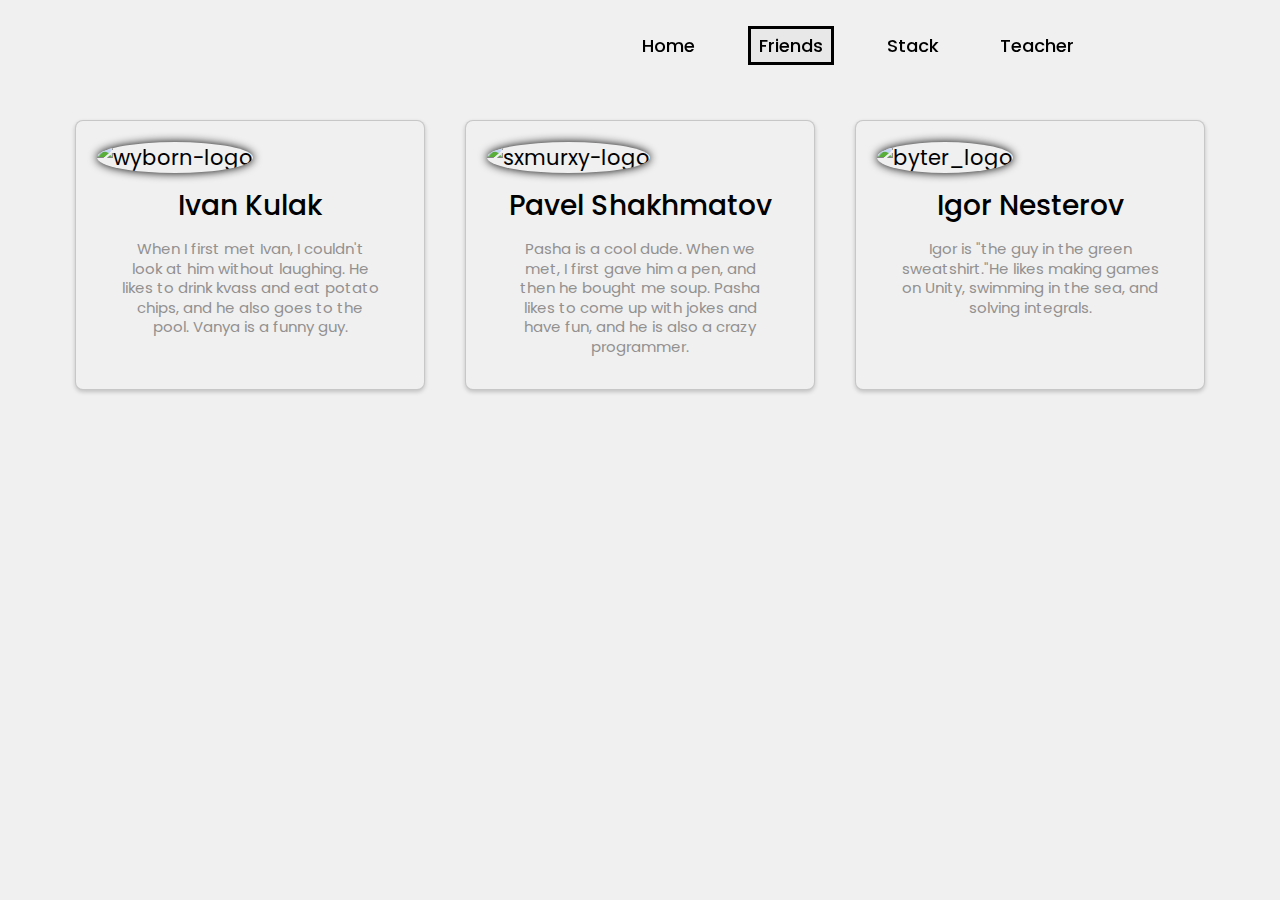
==== friends.html @ 21bedef4 "init" ====
<!DOCTYPE html>
<html lang="en">
    <head>
        <meta charset="UTF-8" />
        <meta name="viewport" content="width=device-width, initial-scale=1.0" />
        <title>Friends</title>
        <link rel="stylesheet" href="cards-styles.css" />
    </head>
    <body>
        <header class="header">
            <a href="#" class="logo">Logo</a>

            <nav class="navbar">
                <a href="index.html">Home</a>
                <a href="#" class="active">Friends</a>
                <a href="#">Stack</a>
                <a href="https://mesenev.ru/" target="_blank">Teacher</a>
            </nav>
        </header>
        <div class="card-container">
            <div class="card">
                <img src="images/wyborn_logo.jpg" alt="wyborn-logo" />
                <div class="card-content">
                    <h3>Ivan Kulak</h3>
                    <p>
                        When I first met Ivan, I couldn't look at him without
                        laughing. He likes to drink kvass and eat potato chips,
                        and he also goes to the pool. Vanya is a funny guy.
                    </p>
                </div>
            </div>
            <div class="card">
                <img src="images/sxmurxy_logo.jpg" alt="sxmurxy-logo" />
                <div class="card-content">
                    <h3>Pavel Shakhmatov</h3>
                    <p>
                        Pasha is a cool dude. When we met, I first gave him a
                        pen, and then he bought me soup. Pasha likes to come up
                        with jokes and have fun, and he is also a crazy
                        programmer.
                    </p>
                </div>
            </div>
            <div class="card">
                <img src="images/byter_logo.jpg" alt="byter_logo" />
                <div class="card-content">
                    <h3>Igor Nesterov</h3>
                    <p>
                        Igor is "the guy in the green sweatshirt."He likes
                        making games on Unity, swimming in the sea, and solving
                        integrals.
                    </p>
                </div>
            </div>
        </div>
    </body>
</html>
---- cards-styles.css ----
@import url("https://fonts.googleapis.com/css2?family=Poppins:ital,wght@0,100;0,200;0,300;0,400;0,500;0,600;0,700;0,800;0,900;1,100;1,200;1,300;1,400;1,500;1,600;1,700;1,800;1,900&display=swap");

* {
    font-family: "Poppins", sans-serif;
    font-size: 21px;
    margin: 0;
    padding: 0;
    box-sizing: border-box;
    /* font-family: sans-serif; */
    cursor: default;
}

.header {
    position: fixed;
    top: 0;
    left: 0;
    width: 90%;
    padding: 20px 50px;
    background: transparent;
    display: flex;
    justify-content: space-between;
    align-items: center;
    z-index: 100;
}

.logo {
    visibility: hidden;
    font-size: 32px;
    color: black;
    text-decoration: none;
    font-weight: bold;
}

.navbar {
    font: 18px;
    color: black;
    font-weight: 500;
    text-decoration: none;
    margin-left: 40px;
}

.navbar a {
    cursor: pointer;
    position: relative;
    font-size: 18px;
    color: black;
    font-weight: 500;
    text-decoration: none;
    margin: 0 20px;
    padding: 4px 8px;
}

.navbar a.active {
    border: 3px solid black;
    background-color: rgba(200, 200, 200, 0.2);
}

.navbar a::before {
    content: "";
    position: absolute;
    top: 100%;
    left: 0;
    width: 0;
    height: 2px;
    background: black;
    transition: 0.4s;
}

.navbar a:hover::before {
    width: 100%;
}

body {
    background-color: #f0f0f0;
}

.card-container {
    display: flex;
    justify-content: center;
    flex-wrap: wrap;
    margin-top: 100px;
}

.card {
    width: 350px;
    background-color: #f0f0f0;
    border-radius: 8px;
    border: 0.1px solid rgba(0, 0, 0, 0.17);
    overflow: hidden;
    box-shadow: 0px 2px 4px rgba(0, 0, 0, 0.2);
    margin: 20px;
    padding: 1em;
}

.card:hover {
    background-color: rgba(0, 0, 0, 0.05);
}

.card img {
    width: 100%;
    height: auto;
    box-shadow: 0 0 10px rgba(0, 0, 0, 1);
    border-radius: 50%;
    margin-bottom: 12px;
}

.card-content h3 {
    font-size: 28px;
    font-weight: 500;
    margin-bottom: 12px;
    text-align: center;
}

.card-content p {
    width: 85%;
    font-size: 15px;
    color: #939190;
    margin: auto;
    text-align: center;
    line-height: 1.3;
    margin-bottom: 12px;
}
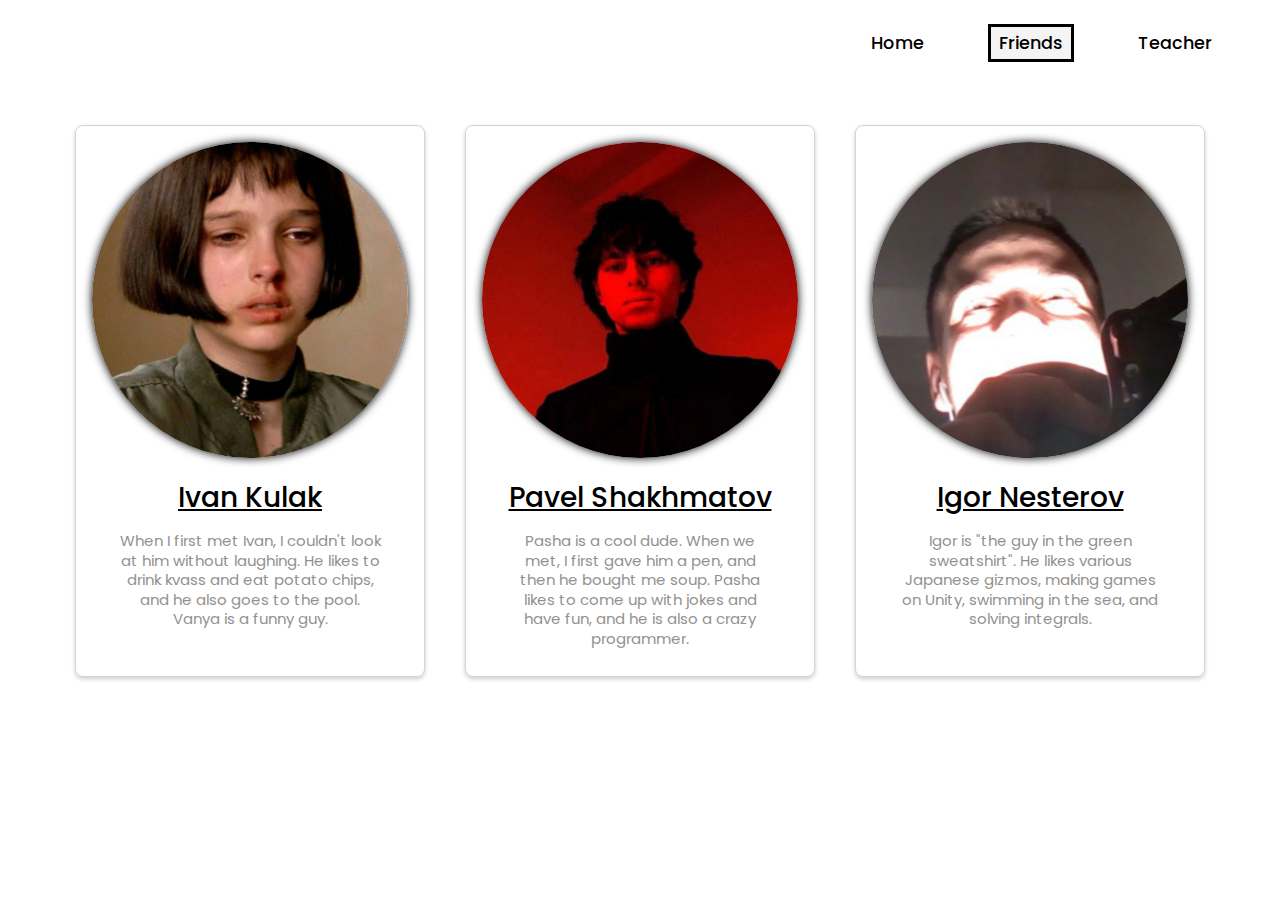
==== commit f19467a4: "add many new features" ====
--- a/friends.html
+++ b/friends.html
@@ -1,57 +1,104 @@
+<!-- friends.html  -->
 <!DOCTYPE html>
 <html lang="en">
     <head>
         <meta charset="UTF-8" />
         <meta name="viewport" content="width=device-width, initial-scale=1.0" />
         <title>Friends</title>
-        <link rel="stylesheet" href="cards-styles.css" />
+        <link rel="stylesheet" href="cars-styles.css" />
+        <link
+            rel="stylesheet"
+            href="https://cdnjs.cloudflare.com/ajax/libs/font-awesome/6.6.0/css/all.min.css"
+            integrity="sha512-Kc323vGBEqzTmouAECnVceyQqyqdsSiqLQISBL29aUW4U/M7pSPA/gEUZQqv1cwx4OnYxTxve5UMg5GT6L4JJg=="
+            crossorigin="anonymous"
+            referrerpolicy="no-referrer"
+        />
+        <link rel="icon" href="images/fire-heart.png" />
+        <title>Friends</title>
     </head>
     <body>
-        <header class="header">
-            <a href="#" class="logo">Logo</a>
+        <header>
+            <div class="navbar">
+                <div class="logo">
+                    <a href="#">Alexander Marchenko</a>
+                </div>
+                <ul class="links">
+                    <li><a href="index.html">Home</a></li>
+                    <li><a href="friends" class="active">Friends</a></li>
+                    <li><a href="https://mesenev.ru">Teacher</a></li>
+                </ul>
+                <div class="toggle-btn">
+                    <i class="fa-solid fa-bars"></i>
+                </div>
 
-            <nav class="navbar">
-                <a href="index.html">Home</a>
-                <a href="#" class="active">Friends</a>
-                <a href="#">Stack</a>
-                <a href="https://mesenev.ru/" target="_blank">Teacher</a>
-            </nav>
-        </header>
-        <div class="card-container">
-            <div class="card">
-                <img src="images/wyborn_logo.jpg" alt="wyborn-logo" />
-                <div class="card-content">
-                    <h3>Ivan Kulak</h3>
-                    <p>
-                        When I first met Ivan, I couldn't look at him without
-                        laughing. He likes to drink kvass and eat potato chips,
-                        and he also goes to the pool. Vanya is a funny guy.
-                    </p>
+                <div class="dropdown-menu">
+                    <li><a href="index.html">Home</a></li>
+                    <li><a href="friends" class="active">Friends</a></li>
+                    <li><a href="https://mesenev.ru">Teacher</a></li>
                 </div>
             </div>
-            <div class="card">
-                <img src="images/sxmurxy_logo.jpg" alt="sxmurxy-logo" />
-                <div class="card-content">
-                    <h3>Pavel Shakhmatov</h3>
-                    <p>
-                        Pasha is a cool dude. When we met, I first gave him a
-                        pen, and then he bought me soup. Pasha likes to come up
-                        with jokes and have fun, and he is also a crazy
-                        programmer.
-                    </p>
+        </header>
+
+        <main>
+            <div class="card-container">
+                <div class="card">
+                    <img src="images/wyborn_logo.jpg" alt="wyborn-logo" />
+                    <div class="card-content">
+                        <h3>
+                            <a href="https://drachyn.ru">Ivan Kulak</a>
+                        </h3>
+                        <p>
+                            When I first met Ivan, I couldn't look at him
+                            without laughing. He likes to drink kvass and eat
+                            potato chips, and he also goes to the pool. Vanya is
+                            a funny guy.
+                        </p>
+                    </div>
+                </div>
+                <div class="card">
+                    <img src="images/sxmurxy_logo.jpg" alt="sxmurxy-logo" />
+                    <div class="card-content">
+                        <h3>
+                            <a href="https://sxmurxy.ru">Pavel Shakhmatov</a>
+                        </h3>
+                        <p>
+                            Pasha is a cool dude. When we met, I first gave him
+                            a pen, and then he bought me soup. Pasha likes to
+                            come up with jokes and have fun, and he is also a
+                            crazy programmer.
+                        </p>
+                    </div>
+                </div>
+                <div class="card">
+                    <img src="images/byter_logo.jpg" alt="byter_logo" />
+                    <div class="card-content">
+                        <h3>
+                            <a href="https://watashi-no-hanashi.ru"
+                                >Igor Nesterov</a
+                            >
+                        </h3>
+                        <p>
+                            Igor is "the guy in the green sweatshirt". He likes
+                            various Japanese gizmos, making games on Unity,
+                            swimming in the sea, and solving integrals.
+                        </p>
+                    </div>
                 </div>
             </div>
-            <div class="card">
-                <img src="images/byter_logo.jpg" alt="byter_logo" />
-                <div class="card-content">
-                    <h3>Igor Nesterov</h3>
-                    <p>
-                        Igor is "the guy in the green sweatshirt."He likes
-                        making games on Unity, swimming in the sea, and solving
-                        integrals.
-                    </p>
-                </div>
-            </div>
-        </div>
+        </main>
+        <script>
+            const toggleBtn = document.querySelector(".toggle-btn");
+            const toggleBtnImg = document.querySelector(".toggle-btn i");
+            const dropDownMenu = document.querySelector(".dropdown-menu");
+
+            toggleBtn.onclick = function () {
+                dropDownMenu.classList.toggle("open");
+                const isOpen = dropDownMenu.classList.contains("open");
+
+                toggleBtnImg.classList = isOpen
+                    ? "fa-solid fa-xmark"
+                    : "fa-solid fa-bars";
+            };
+        </script>
     </body>
 </html>
--- a/cars-styles.css
+++ b/cars-styles.css
@@ -0,0 +1,187 @@
+/* card-styles.css  */
+@import url("https://fonts.googleapis.com/css2?family=Poppins:ital,wght@0,100;0,200;0,300;0,400;0,500;0,600;0,700;0,800;0,900;1,100;1,200;1,300;1,400;1,500;1,600;1,700;1,800;1,900&display=swap");
+
+* {
+    margin: 0;
+    padding: 0;
+    box-sizing: border-box;
+    font-family: "Poppins", sans-serif;
+    cursor: default;
+}
+
+body {
+    height: 100vh;
+}
+
+li {
+    list-style: none;
+}
+
+.navbar a {
+    text-decoration: none;
+    color: #000;
+    font-size: 1.1rem;
+    font-weight: 500;
+    cursor: pointer;
+}
+
+/* HEADER  */
+header {
+    position: relative;
+    padding: 0 2rem;
+}
+
+.navbar {
+    width: 100%;
+    height: 60px;
+    max-width: 1200px;
+    margin: 0 auto;
+    display: flex;
+    align-items: center;
+    justify-content: space-between;
+}
+
+.navbar .logo a {
+    visibility: hidden;
+    font-size: 1.5rem;
+    font-weight: bold;
+}
+
+.navbar .links {
+    margin-top: 25px;
+    display: flex;
+    gap: 1rem;
+}
+
+.navbar a {
+    position: relative;
+    margin: 0 20px;
+    padding: 4px 8px;
+}
+
+.navbar a.active {
+    border: 3px solid black;
+    background-color: rgba(200, 200, 200, 0.2);
+}
+
+.navbar a::before {
+    content: "";
+    position: absolute;
+    top: 100%;
+    left: 0;
+    width: 0;
+    height: 2px;
+    background: black;
+    transition: 0.4s;
+}
+
+.navbar a:hover::before {
+    width: 100%;
+}
+
+.navbar .toggle-btn {
+    font-size: 1.5rem;
+    color: #000;
+    cursor: pointer;
+    display: none;
+}
+
+/* DROPDOWN MENU  */
+.dropdown-menu {
+    display: none;
+    position: absolute;
+    right: 2rem;
+    top: 60px;
+    height: 0;
+    width: 300px;
+    background: lightgrey;
+    backdrop-filter: blur(15px);
+    border-radius: 10px;
+    overflow: hidden;
+    transition: height 0.5s ease;
+}
+
+.dropdown-menu.open {
+    height: 175px;
+}
+
+.dropdown-menu li {
+    padding: 0.7rem;
+    display: flex;
+    align-items: center;
+    justify-content: center;
+}
+
+/* RESPONSIVE DESIGN  */
+@media (max-width: 992px) {
+    .navbar .links {
+        display: none;
+    }
+
+    .navbar .toggle-btn {
+        display: block;
+    }
+
+    .dropdown-menu {
+        display: block;
+    }
+}
+
+@media (max-width: 576px) {
+    .dropdown-menu {
+        left: 2rem;
+        width: unset;
+    }
+}
+
+.card-container {
+    display: flex;
+    justify-content: center;
+    flex-wrap: wrap;
+    margin-top: 45px;
+}
+
+.card {
+    width: 350px;
+    border-radius: 8px;
+    border: 0.1px solid rgba(0, 0, 0, 0.17);
+    overflow: hidden;
+    box-shadow: 0px 2px 4px rgba(0, 0, 0, 0.2);
+    margin: 20px;
+    padding: 1em;
+}
+
+.card:hover {
+    background-color: rgba(0, 0, 0, 0.05);
+}
+
+.card a {
+    color: #000;
+    cursor: pointer;
+}
+
+.card img {
+    width: 100%;
+    height: auto;
+    box-shadow: 0 0 10px rgba(0, 0, 0, 1);
+    border-radius: 50%;
+    margin-bottom: 12px;
+    -webkit-user-drag: none;
+}
+
+.card-content h3 {
+    font-size: 28px;
+    font-weight: 500;
+    margin-bottom: 12px;
+    text-align: center;
+}
+
+.card-content p {
+    width: 85%;
+    font-size: 15px;
+    color: #939190;
+    margin: auto;
+    text-align: center;
+    line-height: 1.3;
+    margin-bottom: 12px;
+}
